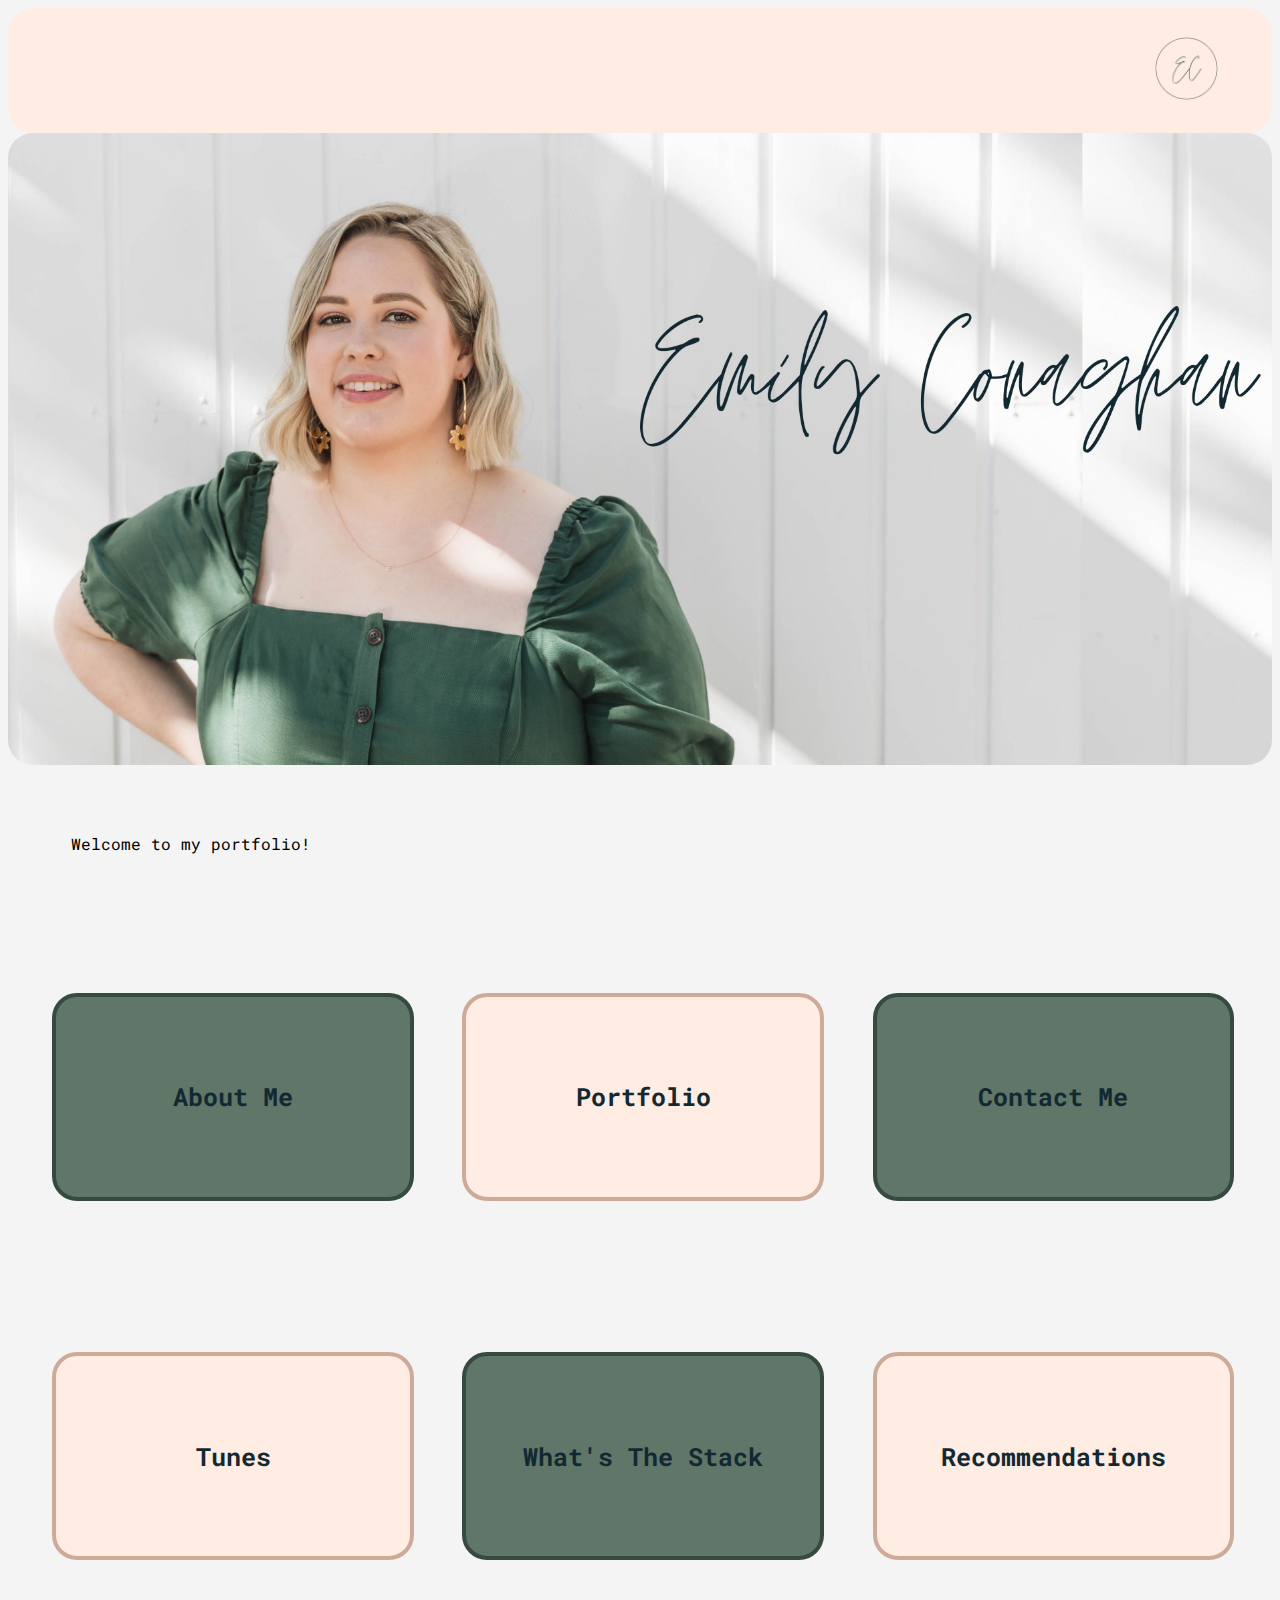
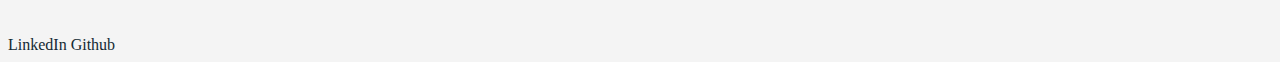
==== index.html @ 7b045430 "Initial Gitbhub Portfolio Commit" ====
<!-- Meta Tags-->

<!DOCTYPE html>
<html lang="en">
    <head>
        <meta charset="utf-8">
        <title> Emily Conaghan Portfolio</title>
        <meta name="description" content="Emily Conaghan Portfolio">
        <meta name="author" content="Emily Conaghan">
        <link rel="stylesheet" href="styles.css"> 
    </head>

    <!-- Content/ Body Section-->

    <div class="nav">
    <a href="index.html"><img id="logo-image" src="images/Logo.png" alt="Emily Conaghan Logo"></a>
    </div>

    <body class="index-body">
        <header>
            <!--Cover Image-->
           <img class="banner-image" id="homepage-banner" src="images/emily-conaghan.jpg" alt="Emily Conaghan Cover Image">
        </header>
        <div>
            <p>Welcome to my portfolio!</p>
        </div>
    </body>


</html>

<body>
    <div class="index-div" id="index-div-1">
        <a href="about-me.html">About Me</a>   
    </div>

    <div class="index-div" id="index-div-2">
        <a href="portfolio.html" >Portfolio</a> 
    </div>
    
    <div class="index-div" id="index-div-3">
        <a href="contact.html" >Contact Me</a>
    </div>

    <div class="index-div" id="index-div-4">
        <a href="tunes.html" >Tunes</a>
    </div>

    <div class="index-div" id="index-div-5"> 
        <a href="whats-the-stack.html" >What's The Stack</a>
    </div>

    <div class="index-div" id="index-div-6"> 
        <a href="recommendations.html" >Recommendations</a>    
    </div>

</body>
    
<footer>
    <nav>
        <a href="https://www.linkedin.com/in/emily-conaghan/">LinkedIn</a>
        <a href="https://github.com/emilyconaghan/emilyconaghan">Github</a>
    </nav>
</footer>
---- styles.css ----
/* COLOR PALLET
GunMetal: #132932
Dark Green: #354a40
Light Green: #607668
Dark Pink: #ceaa98
Light Pink: #ffece2
Dark Gray: #d9d9d8
Light Gray: f4f4f4 */


/*Font Imports*/
@import url('https://fonts.googleapis.com/css2?family=Roboto+Mono&display=swap');
@import url('https://fonts.googleapis.com/css2?family=Ms+Madi&family=Roboto+Mono&display=swap');

/*General Styling*/

.nav{
    background-color:#ffece2;
    color:#132932;
    font-family: Roboto Mono;
    font-size: 12pt;
    text-align: right;
    padding: 0 25px 0 25px;
    border-radius: 25px;
}

.logo{

    background-color:#ffece2;
    color:#132932;
    font-family: Roboto Mono;
    font-size: 12pt;
    text-align: left;
    padding: 0 25px 0 25px;
}

body{
    background-color: #f4f4f4;
}

/*div{
    background-color: #B4ADEA;
}*/

.banner-image {
    width: 100%;
    height: 20%;
    border-radius: 25px;
}
/* INDEX STYLING*/

#logo-image{
    length: 10%;
    width: 10%;
    text-align: left
}

.index-div{
display:inline-flex;
justify-content: center;
justify-items: center;
flex-wrap: center;
align-items: center;
flex: 2;
margin-bottom: 2%;
margin-left: 3.5%;
margin-block-start: 6%;
margin-block-end: 6%;
width: 28%;
height: 200px;
font-family: Roboto Mono;
font-size: 25px;
font-weight: 700;
border-radius: 25px;

}

a:link {
    color: #132932;
    text-decoration: none;
}

a:visited {
    color:#132932;
    text-decoration: none;
}

a:hover {
    color:#ceaa98;
    text-decoration: none;
}


#index-div-1 {
    background-color: #607668;
    border: 4px solid #354a40;
}

#index-div-2 {
    background-color: #ffece2;
    border: 4px solid #ceaa98;
}

#index-div-3 {
    background-color: #607668;
    border: 4px solid #354a40;
}

#index-div-4 {
    background-color: #ffece2;
    border: 4px solid #ceaa98;
}

#index-div-5 {
    background-color: #607668;
    border: 4px solid #354a40;
}

#index-div-6 {
    background-color: #ffece2;
    border: 4px solid #ceaa98;
}

/* ABOUT ME STYLING*/

h1 {
    text-align: center;
    font-family: Ms Madi;
    font-size: 48pt;
    color:#ceaa98;
}

h2 {
    text-align: center;
    font-family: Roboto Mono;
    font-size: 14pt;
    color: #132932;
}

p{
    text-align: justify;
    font-family: Roboto Mono;
    font-size: 12pt;
    color: 132932;
    margin: 5%;
}

/* WHAT'S THE STACK STYLING*/
.WTS-image{
  width: 50%; 
  height: 50%;
  justify-content: center; 
}

/* TUNES STYLING*/

#spotify-widget {
    justify-content: center;

}



/* CONTACT ME STYLING*/

form {
    margin: 50px auto;
    width: 90%;
    border-radius: 25px;
}

.form-text{
    font-family: Roboto Mono;
}

.form-item {
    display: flex;
    justify-content: center;
    align-items: center;
    padding: 5px;
    font-family: Roboto Mono;
    border-radius: 25px;
}

.form-item label {
    flex-basis: 150px;
    font-size: 22px;
    font-family: Roboto Mono;
}

.form-item input,
.form-item textarea {
    flex-basis: 50%;
    /*border: 4px solid #FFC6AC;*/
    font-family: Roboto Mono;
    border-radius: 25px;
}

.form-item input:hover,
.form-item textarea:hover {
    border: 4px solid #354a40;
    border-radius: 25px;
}

.form-item input,
.form-item textarea,
.form-item button {
    border: 4px solid #ceaa98;
    background-color: #ffece2;
    padding: 5px;
    font-size: 18px;
    border-radius: 25px;
    color: 132932
}

.form-item button:hover {
    border: 2px solid #354a40;
    background-color: #354a40;
    color: #ffece2;
    border-radius: 25px;
}

.form-item button {
    width: 100px;
    border-radius: 25px;
}

.form-text{
    font-family: Roboto Mono;
    border-radius: 25px;
    color:#132932
}
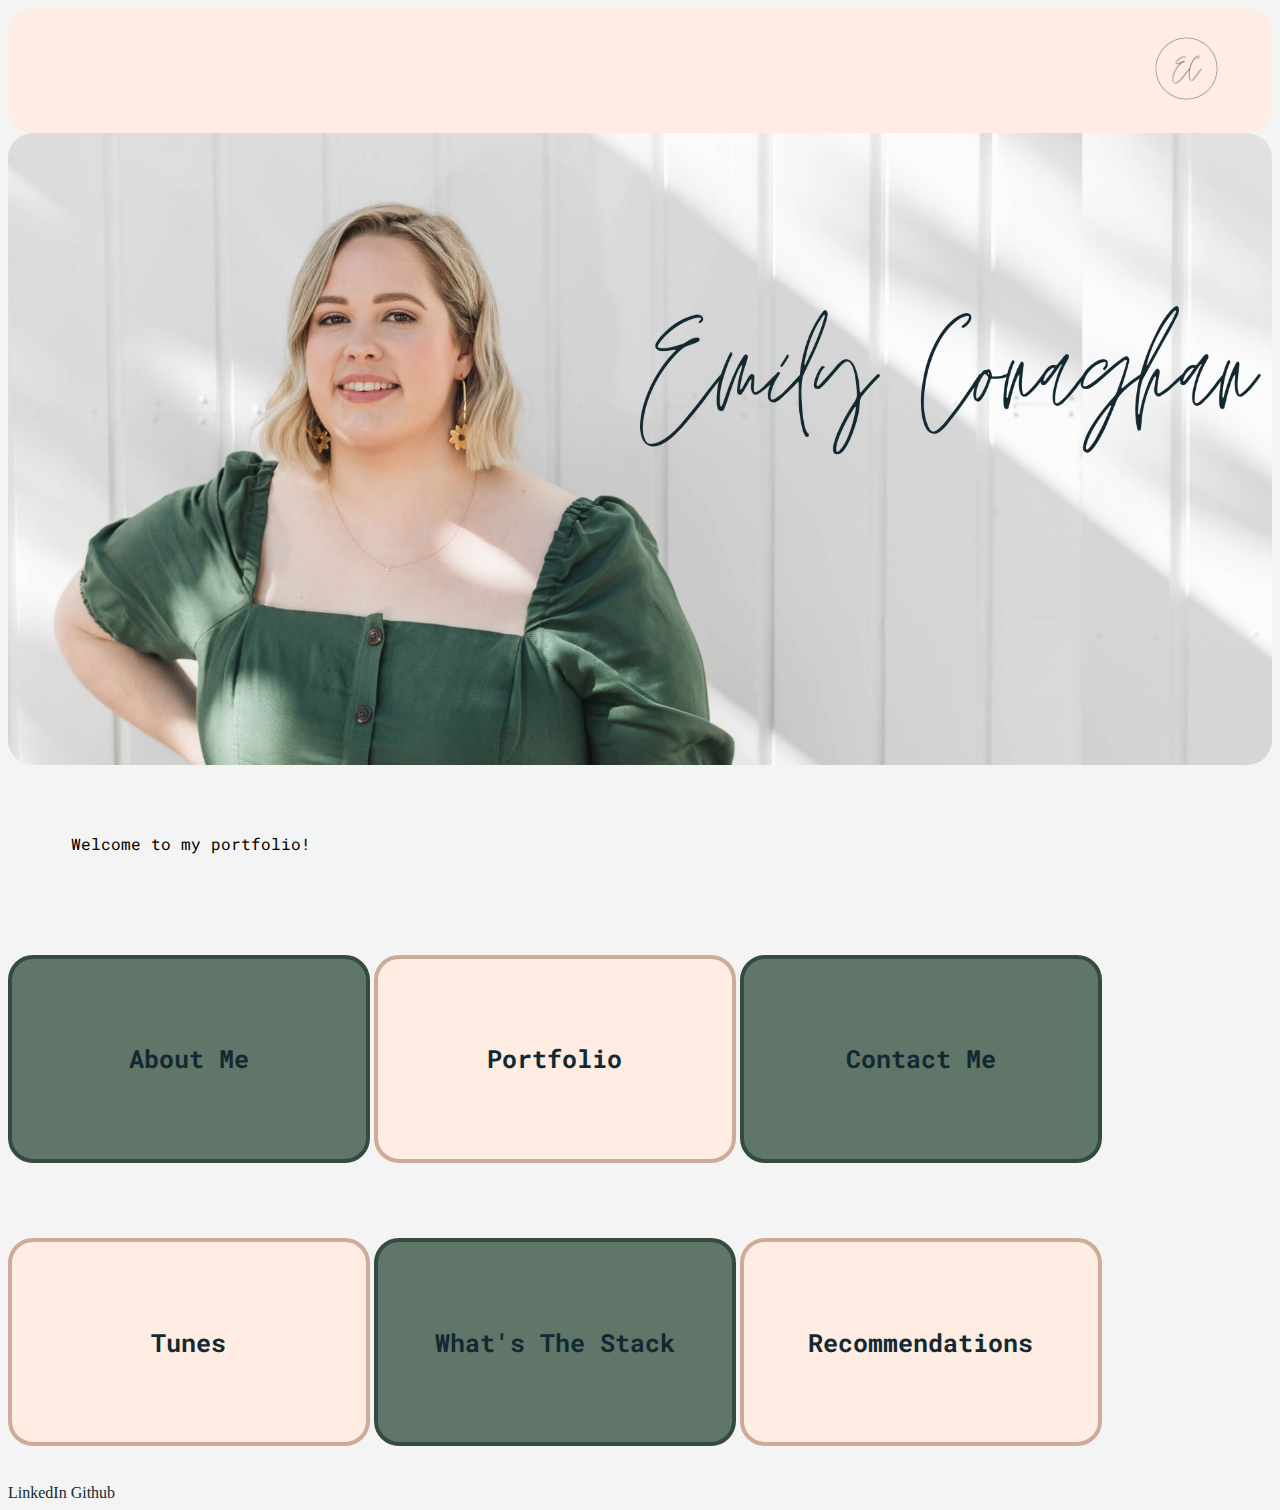
==== commit 794b6618: "Media Queries Added" ====
--- a/index.html
+++ b/index.html
@@ -2,64 +2,68 @@
 
 <!DOCTYPE html>
 <html lang="en">
-    <head>
-        <meta charset="utf-8">
-        <title> Emily Conaghan Portfolio</title>
-        <meta name="description" content="Emily Conaghan Portfolio">
-        <meta name="author" content="Emily Conaghan">
-        <link rel="stylesheet" href="styles.css"> 
-    </head>
 
-    <!-- Content/ Body Section-->
+<head>
+    <meta charset="utf-8">
+    <title> Emily Conaghan Portfolio</title>
+    <meta name="description" content="Emily Conaghan Portfolio">
+    <meta name="author" content="Emily Conaghan">
+    <meta http-equiv="X-UA-Compatible" content="IE=edge">
+    <meta name="viewport" content="width=device-width, initial-scale=1.0">
+    <link rel="stylesheet" href="styles.css">
+</head>
 
-    <div class="nav">
+<!-- Content/ Body Section-->
+
+<div class="nav">
     <a href="index.html"><img id="logo-image" src="images/Logo.png" alt="Emily Conaghan Logo"></a>
+</div>
+
+<body class="index-body">
+    <header>
+        <!--Cover Image-->
+        <img class="banner-image" id="homepage-banner" src="images/emily-conaghan.jpg" alt="Emily Conaghan Cover Image">
+    </header>
+    <div>
+        <p>Welcome to my portfolio!</p>
     </div>
-
-    <body class="index-body">
-        <header>
-            <!--Cover Image-->
-           <img class="banner-image" id="homepage-banner" src="images/emily-conaghan.jpg" alt="Emily Conaghan Cover Image">
-        </header>
-        <div>
-            <p>Welcome to my portfolio!</p>
-        </div>
-    </body>
+</body>
 
 
 </html>
 
 <body>
-    <div class="index-div" id="index-div-1">
-        <a href="about-me.html">About Me</a>   
-    </div>
+    <div class="whole-div">
+        <div class="index-div" id="index-div-1">
+            <a href="about-me.html">About Me</a>
+        </div>
 
-    <div class="index-div" id="index-div-2">
-        <a href="portfolio.html" >Portfolio</a> 
-    </div>
-    
-    <div class="index-div" id="index-div-3">
-        <a href="contact.html" >Contact Me</a>
-    </div>
+        <div class="index-div" id="index-div-2">
+            <a href="portfolio.html">Portfolio</a>
+        </div>
 
-    <div class="index-div" id="index-div-4">
-        <a href="tunes.html" >Tunes</a>
-    </div>
+        <div class="index-div" id="index-div-3">
+            <a href="contact.html">Contact Me</a>
+        </div>
 
-    <div class="index-div" id="index-div-5"> 
-        <a href="whats-the-stack.html" >What's The Stack</a>
-    </div>
+        <div class="index-div" id="index-div-4">
+            <a href="tunes.html">Tunes</a>
+        </div>
 
-    <div class="index-div" id="index-div-6"> 
-        <a href="recommendations.html" >Recommendations</a>    
+        <div class="index-div" id="index-div-5">
+            <a href="whats-the-stack.html">What's The Stack</a>
+        </div>
+
+        <div class="index-div" id="index-div-6">
+            <a href="recommendations.html">Recommendations</a>
+        </div>
     </div>
 
 </body>
-    
+
 <footer>
     <nav>
         <a href="https://www.linkedin.com/in/emily-conaghan/">LinkedIn</a>
         <a href="https://github.com/emilyconaghan/emilyconaghan">Github</a>
     </nav>
-</footer>
-
+</footer>--- a/styles.css
+++ b/styles.css
@@ -55,24 +55,24 @@
     text-align: left
 }
 
-.index-div{
-display:inline-flex;
-justify-content: center;
-justify-items: center;
-flex-wrap: center;
-align-items: center;
-flex: 2;
-margin-bottom: 2%;
-margin-left: 3.5%;
-margin-block-start: 6%;
-margin-block-end: 6%;
-width: 28%;
-height: 200px;
-font-family: Roboto Mono;
-font-size: 25px;
-font-weight: 700;
-border-radius: 25px;
-
+.index-div {
+    display:inline-flex;
+    justify-content: center;
+    justify-items: center;
+    flex-wrap: center;
+    align-items: center;
+    flex: 2;
+    margin:3%;
+    /* margin-bottom: 2%;
+    margin-left: 3.5%; */
+    /* margin-block-start: 6%; */
+    /*margin-block-end: 6%;*/
+    width: 90%;
+    height: 200px;
+    font-family: Roboto Mono;
+    font-size: 25px;
+    font-weight: 700;
+    border-radius: 25px;
 }
 
 a:link {
@@ -231,3 +231,9 @@
     color:#132932
 }
 
+@media screen and (min-width: 780px) {
+.index-div{
+    width: 28%;
+    margin: 3% 0;
+}    
+}
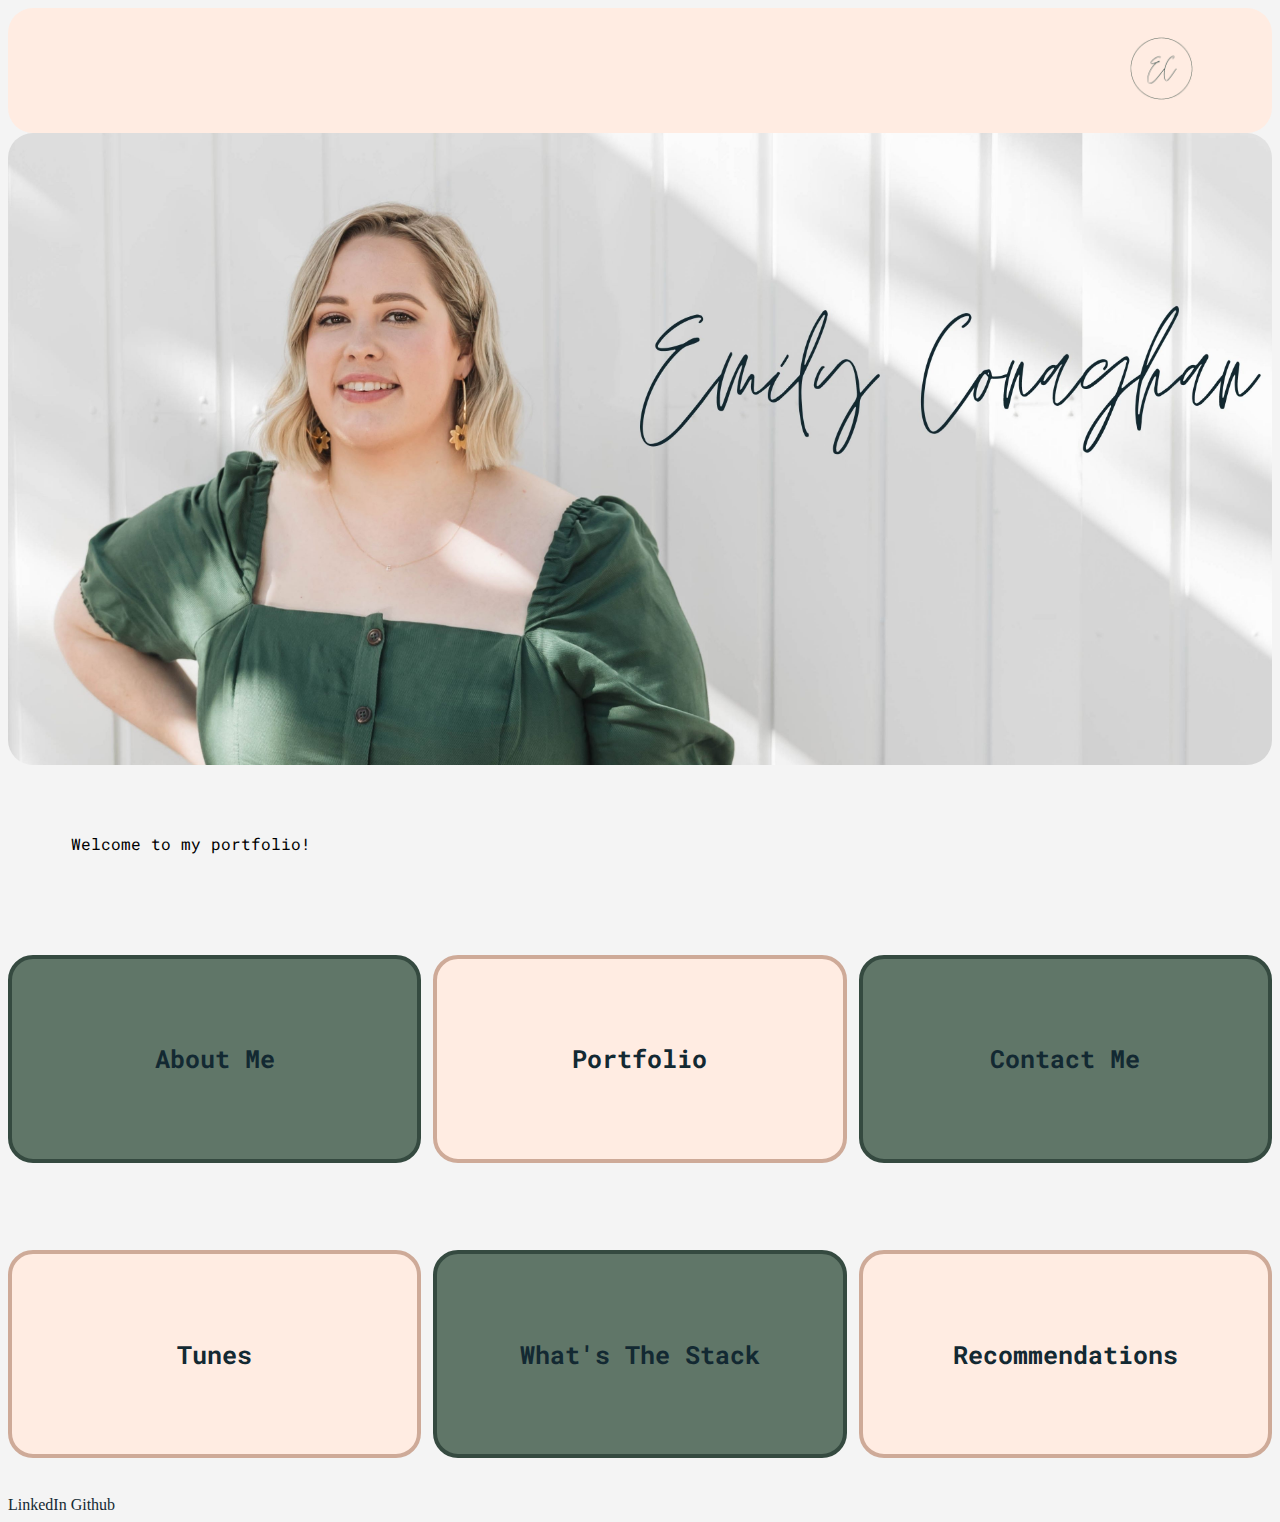
==== commit 4ecee77a: "Update media queries" ====
--- a/index.html
+++ b/index.html
@@ -16,7 +16,7 @@
 <!-- Content/ Body Section-->
 
 <div class="nav">
-    <a href="index.html"><img id="logo-image" src="images/Logo.png" alt="Emily Conaghan Logo"></a>
+    <a class="logo" href="index.html"><img id="logo-image" src="images/Logo.png" alt="Emily Conaghan Logo"></a>
 </div>
 
 <body class="index-body">
--- a/styles.css
+++ b/styles.css
@@ -54,7 +54,11 @@
     width: 10%;
     text-align: left
 }
-
+.whole-div{
+    display: flex;
+    justify-content: space-around;
+    flex-direction: column;
+}
 .index-div {
     display:inline-flex;
     justify-content: center;
@@ -63,10 +67,6 @@
     align-items: center;
     flex: 2;
     margin:3%;
-    /* margin-bottom: 2%;
-    margin-left: 3.5%; */
-    /* margin-block-start: 6%; */
-    /*margin-block-end: 6%;*/
     width: 90%;
     height: 200px;
     font-family: Roboto Mono;
@@ -232,8 +232,14 @@
 }
 
 @media screen and (min-width: 780px) {
-.index-div{
-    width: 28%;
-    margin: 3% 0;
-}    
-}
+    .whole-div {
+        flex-direction: row;
+        flex-wrap: wrap;
+        gap: 12px;
+    }
+
+    .index-div{
+        min-width: 30%;
+        margin: 3% 0;
+    }    
+}
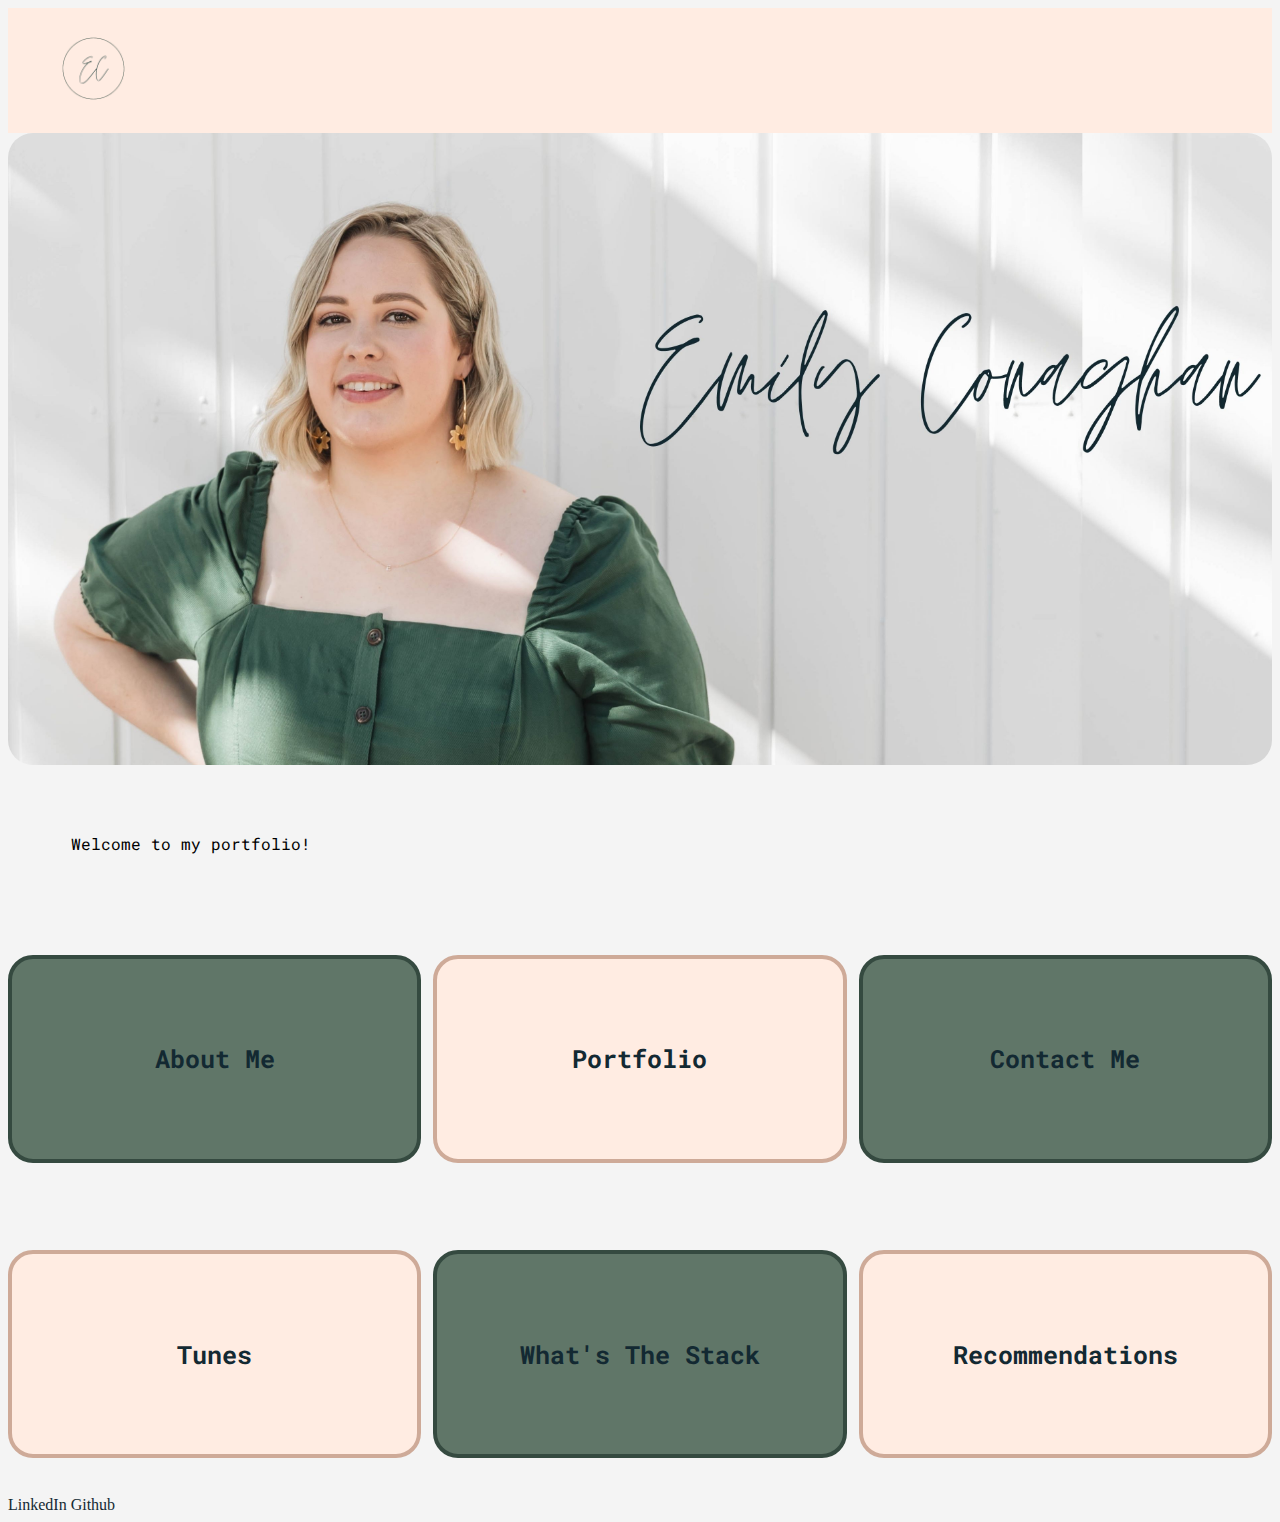
==== commit 52d64a6f: "Updates to Portfolio - 23/04/22" ====
--- a/index.html
+++ b/index.html
@@ -15,8 +15,8 @@
 
 <!-- Content/ Body Section-->
 
-<div class="nav">
-    <a class="logo" href="index.html"><img id="logo-image" src="images/Logo.png" alt="Emily Conaghan Logo"></a>
+<div class="logo">
+    <a href="index.html"><img id="logo-image" src="images/Logo.png" alt="Emily Conaghan Logo"></a>
 </div>
 
 <body class="index-body">
--- a/styles.css
+++ b/styles.css
@@ -44,7 +44,7 @@
 
 .banner-image {
     width: 100%;
-    height: 20%;
+    height: 10%;
     border-radius: 25px;
 }
 /* INDEX STYLING*/
@@ -78,6 +78,7 @@
 a:link {
     color: #132932;
     text-decoration: none;
+    font-size:60%;
 }
 
 a:visited {
@@ -145,6 +146,12 @@
     margin: 5%;
 }
 
+li{
+    text-align: justify;
+    font-family: Roboto Mono;
+    font-size: 12pt;
+}
+
 /* WHAT'S THE STACK STYLING*/
 .WTS-image{
   width: 50%; 
@@ -154,11 +161,9 @@
 
 /* TUNES STYLING*/
 
-#spotify-widget {
-    justify-content: center;
-
-}
-
+.spotify{
+    text-align: center;
+}
 
 
 /* CONTACT ME STYLING*/
@@ -230,6 +235,29 @@
     border-radius: 25px;
     color:#132932
 }
+
+/* RECOMMENDATIONS STYLING*/
+
+.Podcasts{
+    background-color: #ffece2;
+}
+
+.TV{
+    background-color:#607668;
+    color:#f4f4f4;
+}
+
+.Books{
+    background-color:#ffece2;
+}
+
+.Movies{
+    background-color: #607668;
+    color:#f4f4f4;
+}
+
+
+
 
 @media screen and (min-width: 780px) {
     .whole-div {
@@ -241,5 +269,9 @@
     .index-div{
         min-width: 30%;
         margin: 3% 0;
-    }    
-}
+    }
+
+    a:link{
+        font-size: 100%;
+    }
+}
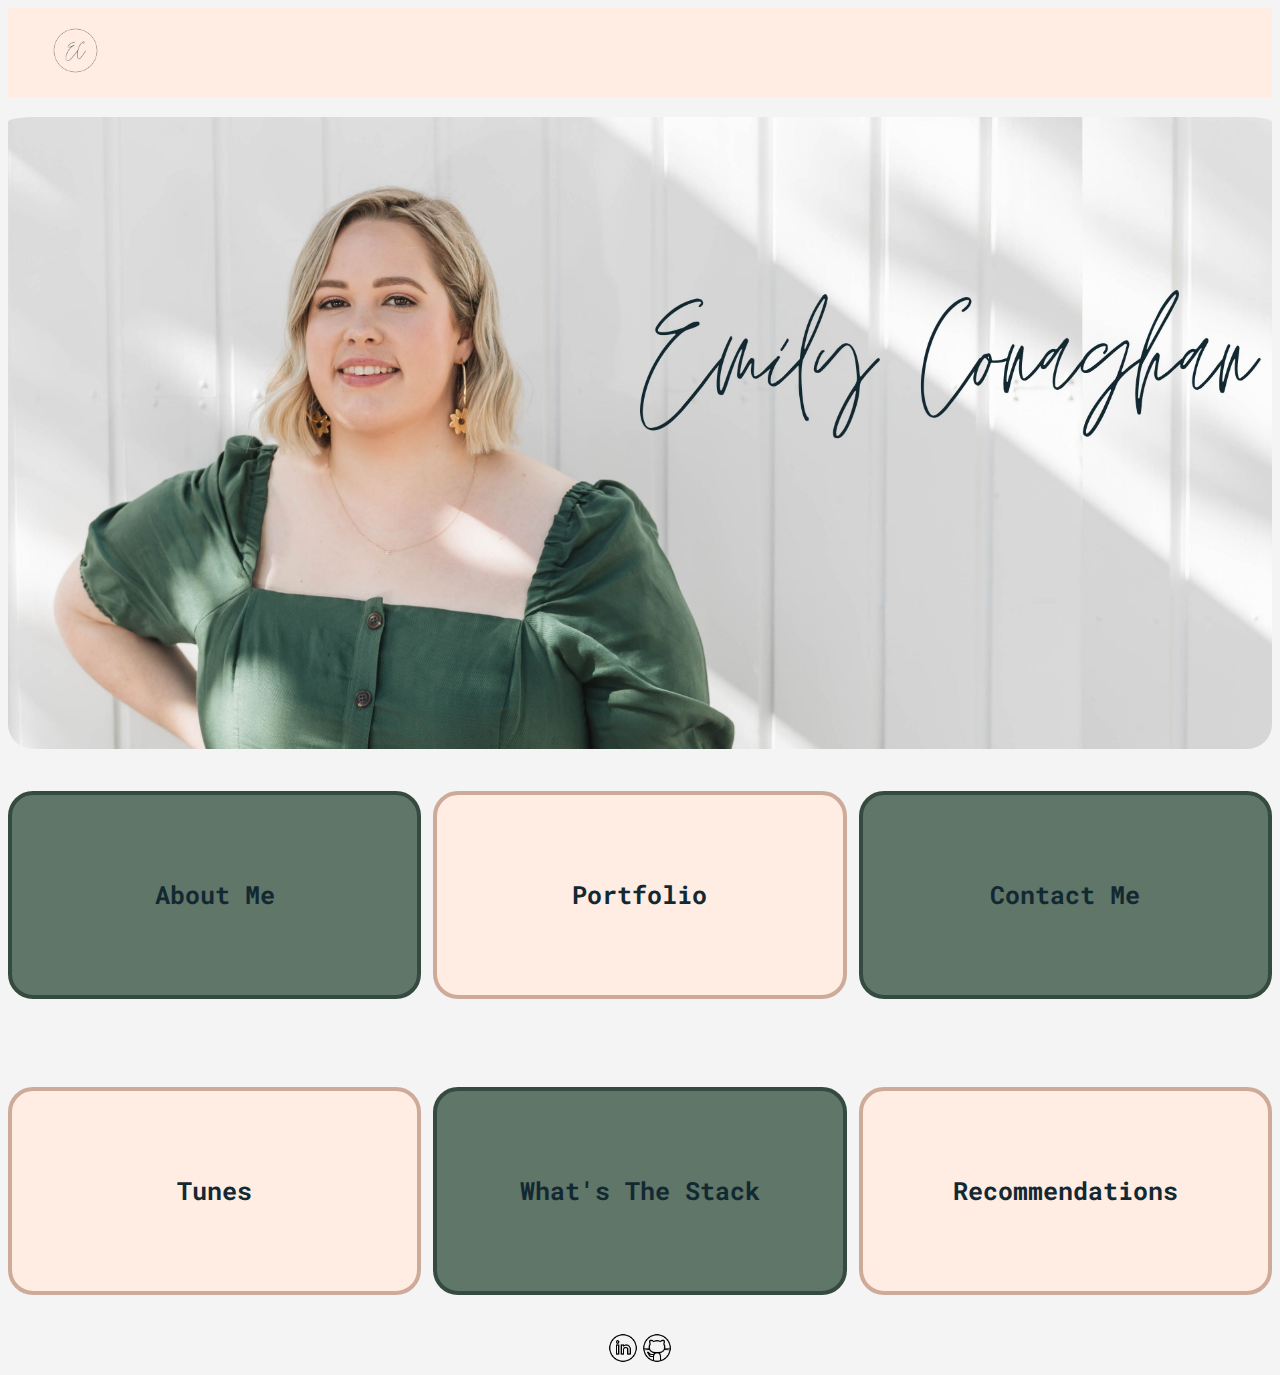
==== commit 946041af: "Portfolio Changes - 23/04/22" ====
--- a/index.html
+++ b/index.html
@@ -22,15 +22,9 @@
 <body class="index-body">
     <header>
         <!--Cover Image-->
-        <img class="banner-image" id="homepage-banner" src="images/emily-conaghan.jpg" alt="Emily Conaghan Cover Image">
+        <img class="index-image" id="homepage-banner" src="images/emily-conaghan.jpg" alt="Emily Conaghan Cover Image">
     </header>
-    <div>
-        <p>Welcome to my portfolio!</p>
-    </div>
 </body>
-
-
-</html>
 
 <body>
     <div class="whole-div">
@@ -58,12 +52,15 @@
             <a href="recommendations.html">Recommendations</a>
         </div>
     </div>
-
 </body>
 
 <footer>
     <nav>
-        <a href="https://www.linkedin.com/in/emily-conaghan/">LinkedIn</a>
-        <a href="https://github.com/emilyconaghan/emilyconaghan">Github</a>
+        <div class="link-logos">
+            <a href="https://www.linkedin.com/in/emily-conaghan/"><img src="images/linkedin.png" alt="LinkedIn"
+                    width="30px" height="30px"> </a>
+            <a href="https://github.com/emilyconaghan/emilyconaghan"><img src="images/github.png" alt="github"
+                    width="30px" height="30px"></a>
+        </div>
     </nav>
 </footer>--- a/styles.css
+++ b/styles.css
@@ -20,7 +20,7 @@
     font-family: Roboto Mono;
     font-size: 12pt;
     text-align: right;
-    padding: 0 25px 0 25px;
+    padding: 0px 25px 10px 25px;
     border-radius: 25px;
 }
 
@@ -38,20 +38,26 @@
     background-color: #f4f4f4;
 }
 
-/*div{
-    background-color: #B4ADEA;
-}*/
-
 .banner-image {
     width: 100%;
-    height: 10%;
-    border-radius: 25px;
+    height: 20%;
+    border-radius: 25px;
+    object-fit: cover;
+    padding-top: 20px;
+}
+
+.index-image {
+    width: 100%;
+    height: 20%;
+    border-radius: 25px;
+    object-fit: cover;
+    padding-top: 20px;
 }
 /* INDEX STYLING*/
 
 #logo-image{
-    length: 10%;
-    width: 10%;
+    length: 85px;
+    width: 85px;
     text-align: left
 }
 .whole-div{
@@ -122,6 +128,10 @@
     border: 4px solid #ceaa98;
 }
 
+.link-logos{
+    text-align: center;
+}
+
 /* ABOUT ME STYLING*/
 
 h1 {
@@ -129,6 +139,7 @@
     font-family: Ms Madi;
     font-size: 48pt;
     color:#ceaa98;
+    margin: 5%;
 }
 
 h2 {
@@ -136,6 +147,7 @@
     font-family: Roboto Mono;
     font-size: 14pt;
     color: #132932;
+    margin:5%
 }
 
 p{
@@ -150,6 +162,8 @@
     text-align: justify;
     font-family: Roboto Mono;
     font-size: 12pt;
+    color: #132932;
+    padding: 2%;
 }
 
 /* WHAT'S THE STACK STYLING*/
@@ -191,12 +205,12 @@
     flex-basis: 150px;
     font-size: 22px;
     font-family: Roboto Mono;
+    text-align: left;
 }
 
 .form-item input,
 .form-item textarea {
-    flex-basis: 50%;
-    /*border: 4px solid #FFC6AC;*/
+    flex-basis: 75%;
     font-family: Roboto Mono;
     border-radius: 25px;
 }
@@ -238,25 +252,144 @@
 
 /* RECOMMENDATIONS STYLING*/
 
+.Recommendation-Intro h1{
+font-family: Roboto Mono;
+font-size: 28pt;
+}
+
 .Podcasts{
     background-color: #ffece2;
+    border-radius: 25px;
+    margin: 10px 30px 10px 30px;
+    padding: 10px;
+    font-size: 8pt;
+}
+
+.Podcasts h1{
+    font-style: italic;
+    text-decoration: underline;
 }
 
 .TV{
     background-color:#607668;
-    color:#f4f4f4;
+    border-radius: 25px;
+    margin: 10px 30px 10px 30px;
+    padding: 10px;
 }
 
 .Books{
     background-color:#ffece2;
+    border-radius: 25px;
+    margin: 10px 30px 10px 30px;
+    padding: 10px;
 }
 
 .Movies{
     background-color: #607668;
-    color:#f4f4f4;
-}
-
-
+    border-radius: 25px;
+    margin: 10px 30px 10px 30px;
+    padding: 10px;
+}
+
+
+/* WHAT'S THE STACK STYLING*/
+
+.card {
+    border: 2px solid #132932;
+    width: 90%;
+    padding: 15px;
+    display:block;
+    text-align: center;
+    vertical-align: middle;
+    margin: 20px 30px 10px 30px;
+    height: 475px;
+    background-color: #f1f1f1;
+    object-fit: contain;
+    border-radius: 25px;
+}
+
+.card:hover {
+    box-shadow: 0px 0px 10px #bebdbd;
+    border: 4px solid #ceaa98;
+}
+
+.card img {
+    width: 100%;
+    height: 300px;
+    object-fit: cover;
+    border-radius: 25px;
+}
+
+.card h2 {
+    display: inline-block;
+}
+
+.card .sub-card-heading {
+    color: #132932;
+    font-size: 24pt;
+}
+
+
+.card a {
+    line-height: 12pt;
+    display: block;
+    color: #132932;
+    font-size: 24pt;
+    font-family: Ms Madi;
+}
+
+.card p {
+    color: #4e4e4e;
+}
+
+/* PROJECTS STYLING*/
+
+.card-projects {
+    border: 2px solid #132932;
+    width: 90%;
+    padding: 15px;
+    display:block;
+    text-align: center;
+    vertical-align: middle;
+    margin: 20px 30px 10px 30px;
+    height: 500px;
+    background-color: #f1f1f1;
+    object-fit: contain;
+    border-radius: 25px;
+}
+
+.card-projects:hover {
+    box-shadow: 0px 0px 10px #bebdbd;
+}
+
+.card-projects img {
+    width: 100%;
+    height: 300px;
+    object-fit: cover;
+    border-radius: 25px;
+}
+
+.card-projects h2 {
+    display: inline-block;
+}
+
+.card-projects .sub-card-heading {
+    color: #132932;
+    font-size: 24pt;
+}
+
+
+.card-projects a {
+    line-height: 12pt;
+    display: block;
+    color: #132932;
+    font-size: 24pt;
+    font-family: Ms Madi;
+}
+
+.card-projects p {
+    color: #4e4e4e;
+}
 
 
 @media screen and (min-width: 780px) {
@@ -274,4 +407,6 @@
     a:link{
         font-size: 100%;
     }
-}
+
+
+}
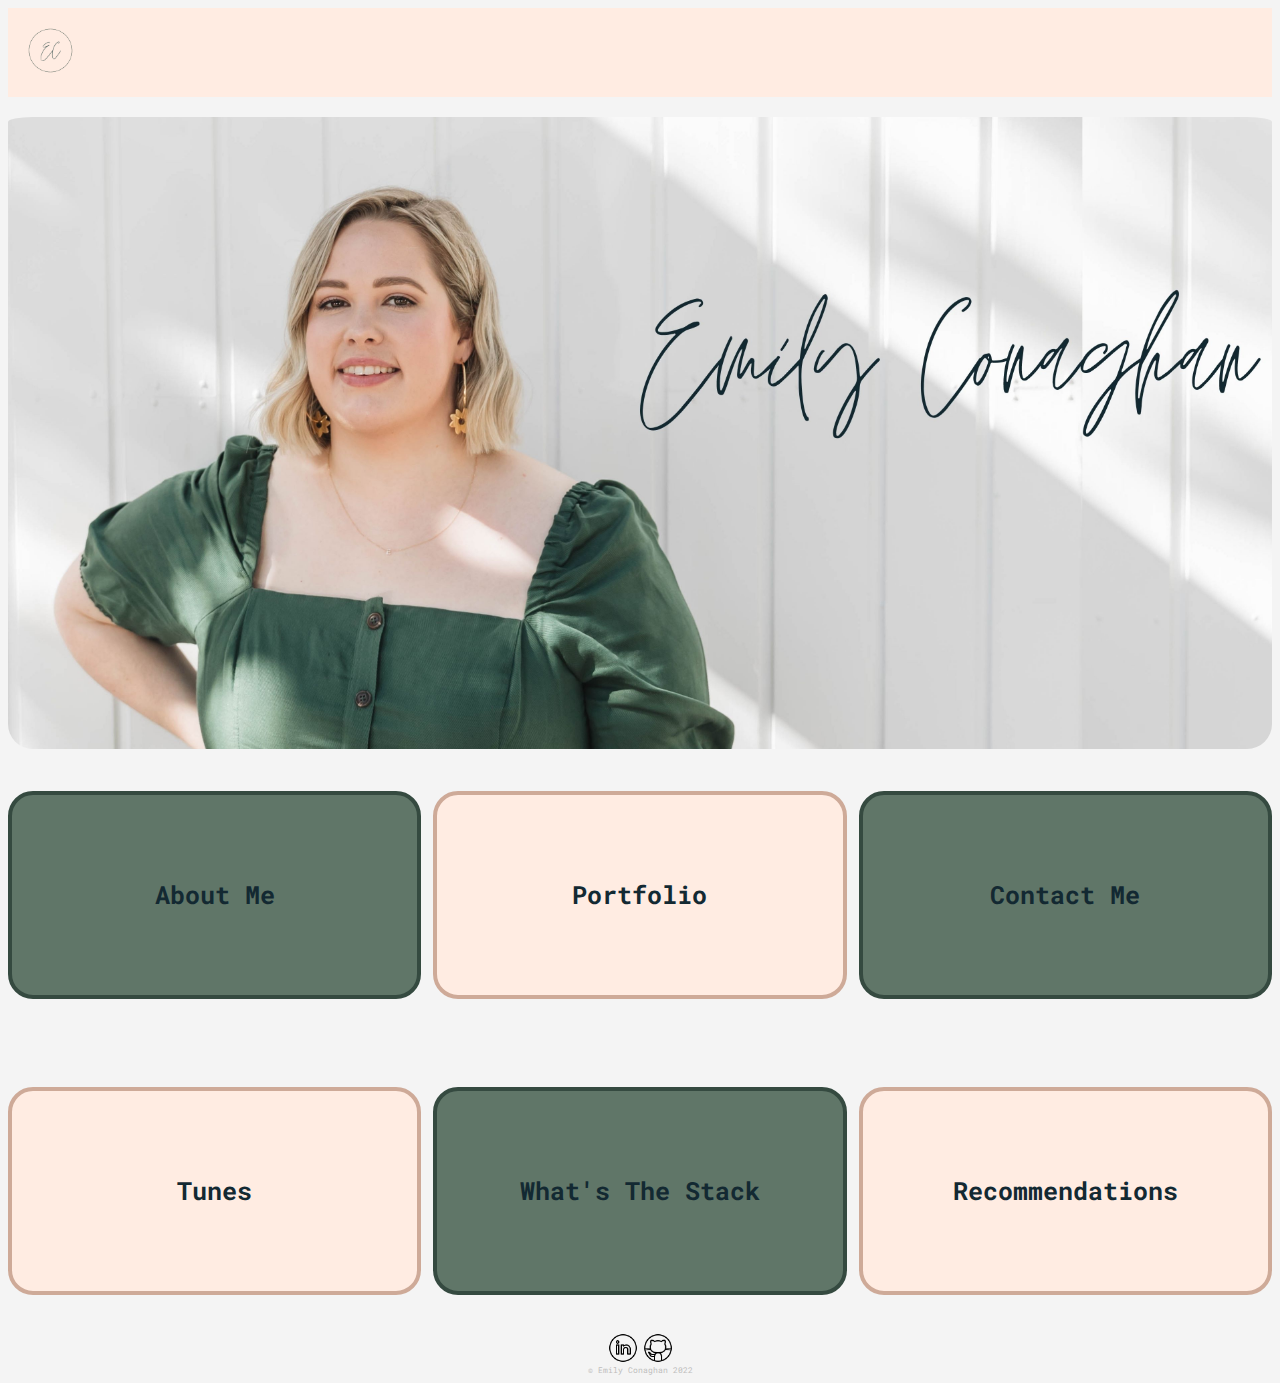
==== commit de0a0d89: "Submitting Portfolio Changes" ====
--- a/index.html
+++ b/index.html
@@ -63,4 +63,8 @@
                     width="30px" height="30px"></a>
         </div>
     </nav>
+</footer>
+
+<footer>
+    © Emily Conaghan 2022
 </footer>--- a/styles.css
+++ b/styles.css
@@ -18,10 +18,10 @@
     background-color:#ffece2;
     color:#132932;
     font-family: Roboto Mono;
-    font-size: 12pt;
     text-align: right;
     padding: 0px 25px 10px 25px;
     border-radius: 25px;
+    font-size: 12pt;
 }
 
 .logo{
@@ -31,7 +31,7 @@
     font-family: Roboto Mono;
     font-size: 12pt;
     text-align: left;
-    padding: 0 25px 0 25px;
+    padding: 0 5px 0 0px;
 }
 
 body{
@@ -52,6 +52,13 @@
     border-radius: 25px;
     object-fit: cover;
     padding-top: 20px;
+}
+
+footer{
+    font-family: Roboto Mono;
+    font-size: 6pt;
+    color:#bebdbd;
+    text-align: center;
 }
 /* INDEX STYLING*/
 
@@ -137,7 +144,7 @@
 h1 {
     text-align: center;
     font-family: Ms Madi;
-    font-size: 48pt;
+    font-size: 24pt;
     color:#ceaa98;
     margin: 5%;
 }
@@ -145,7 +152,7 @@
 h2 {
     text-align: center;
     font-family: Roboto Mono;
-    font-size: 14pt;
+    font-size: 12pt;
     color: #132932;
     margin:5%
 }
@@ -153,7 +160,7 @@
 p{
     text-align: justify;
     font-family: Roboto Mono;
-    font-size: 12pt;
+    font-size: 10pt;
     color: 132932;
     margin: 5%;
 }
@@ -254,7 +261,7 @@
 
 .Recommendation-Intro h1{
 font-family: Roboto Mono;
-font-size: 28pt;
+font-size: 14pt;
 }
 
 .Podcasts{
@@ -301,8 +308,8 @@
     display:block;
     text-align: center;
     vertical-align: middle;
-    margin: 20px 30px 10px 30px;
-    height: 475px;
+    margin: 30px 1px 30px 1px;
+    height: 330px;
     background-color: #f1f1f1;
     object-fit: contain;
     border-radius: 25px;
@@ -315,18 +322,19 @@
 
 .card img {
     width: 100%;
-    height: 300px;
-    object-fit: cover;
+    height: 200px;
+    object-fit:cover;
     border-radius: 25px;
 }
 
 .card h2 {
     display: inline-block;
+    font-size: 12pt;
 }
 
 .card .sub-card-heading {
     color: #132932;
-    font-size: 24pt;
+    font-size: 12pt;
 }
 
 
@@ -334,7 +342,7 @@
     line-height: 12pt;
     display: block;
     color: #132932;
-    font-size: 24pt;
+    font-size: 18pt;
     font-family: Ms Madi;
 }
 
@@ -346,13 +354,13 @@
 
 .card-projects {
     border: 2px solid #132932;
-    width: 90%;
+    width: 80%;
     padding: 15px;
     display:block;
     text-align: center;
-    vertical-align: middle;
-    margin: 20px 30px 10px 30px;
-    height: 500px;
+    margin:auto;
+    margin-bottom: 15px;
+    height: 350px;
     background-color: #f1f1f1;
     object-fit: contain;
     border-radius: 25px;
@@ -364,7 +372,7 @@
 
 .card-projects img {
     width: 100%;
-    height: 300px;
+    height: 200px;
     object-fit: cover;
     border-radius: 25px;
 }
@@ -408,5 +416,54 @@
         font-size: 100%;
     }
 
-
-}
+    .card-projects {
+        border: 2px solid #132932;
+        width: 90%;
+        padding: 15px;
+        display:block;
+        text-align: center;
+        vertical-align: middle;
+        margin: 10px 35px 10px 35px;
+        height: 520px;
+        background-color: #f1f1f1;
+        object-fit: contain;
+        border-radius: 25px;
+    }
+
+    .card-projects img {
+        width: 100%;
+        height: 300px;
+        object-fit: cover;
+        border-radius: 25px;
+    }
+
+    .card img {
+        width: 100%;
+        height: 300px;
+        object-fit: cover;
+        border-radius: 25px;
+    }
+
+    .card {
+        border: 2px solid #132932;
+        width: 90%;
+        padding: 15px;
+        display:block;
+        text-align: center;
+        vertical-align: middle;
+        margin: 15px 35px 15px 35px;
+        height: 500px;
+        background-color: #f1f1f1;
+        object-fit: contain;
+        border-radius: 25px;
+    }
+
+    h1 {
+        text-align: center;
+        font-family: Ms Madi;
+        font-size: 48pt;
+        color:#ceaa98;
+        margin: 5%;
+    }
+
+}
